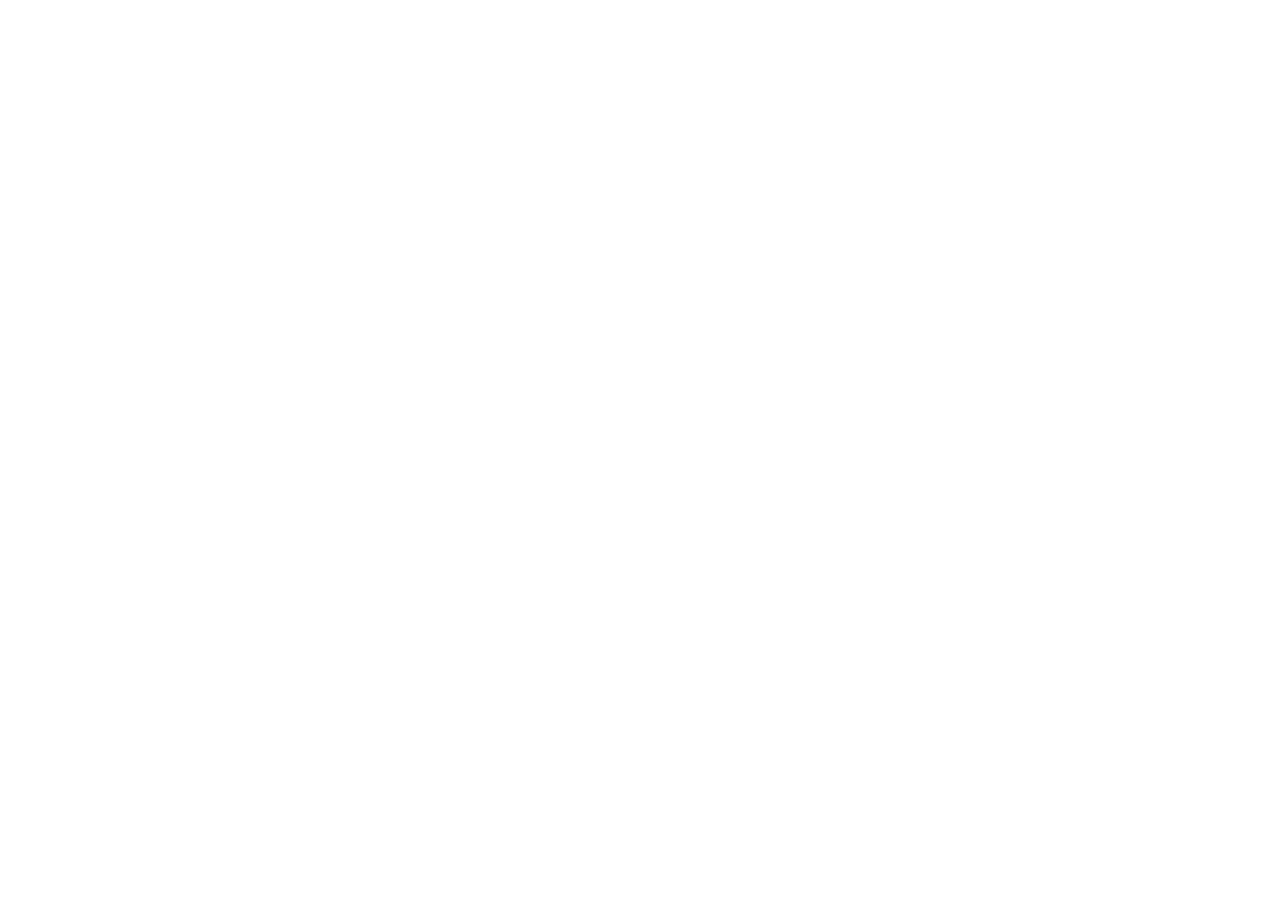
==== index.html @ bac640b5 "Create index.html" ====
<!doctype html>
<html>
<head>
<meta charset="UTF-8">
		<link href="css/icons/astros.ico" rel="icon" type="image/x-icon"/>
		<title>Superfan</title>
		<link rel="stylesheet" href="stylesheet.css">
	</head>
<body>
<div class="container">
	<div class="green">
		<div class="purple"></div>
		<div class="blue"></div>
	</div>
	<div class="yellow">
		<div class="button"></div>
	</div>
  </div>
	<div class="flex-container">
	<div class="comic1"></div>
	<div class="comic2"></div>
	<div class="comic3"></div>
	<div class="comic4"></div>
	<div class="comic5"></div>
	<div class="comic6"></div>
	<div class="comic7"></div>
	<div class="comic8"></div>
	</div>
</body>
</html>
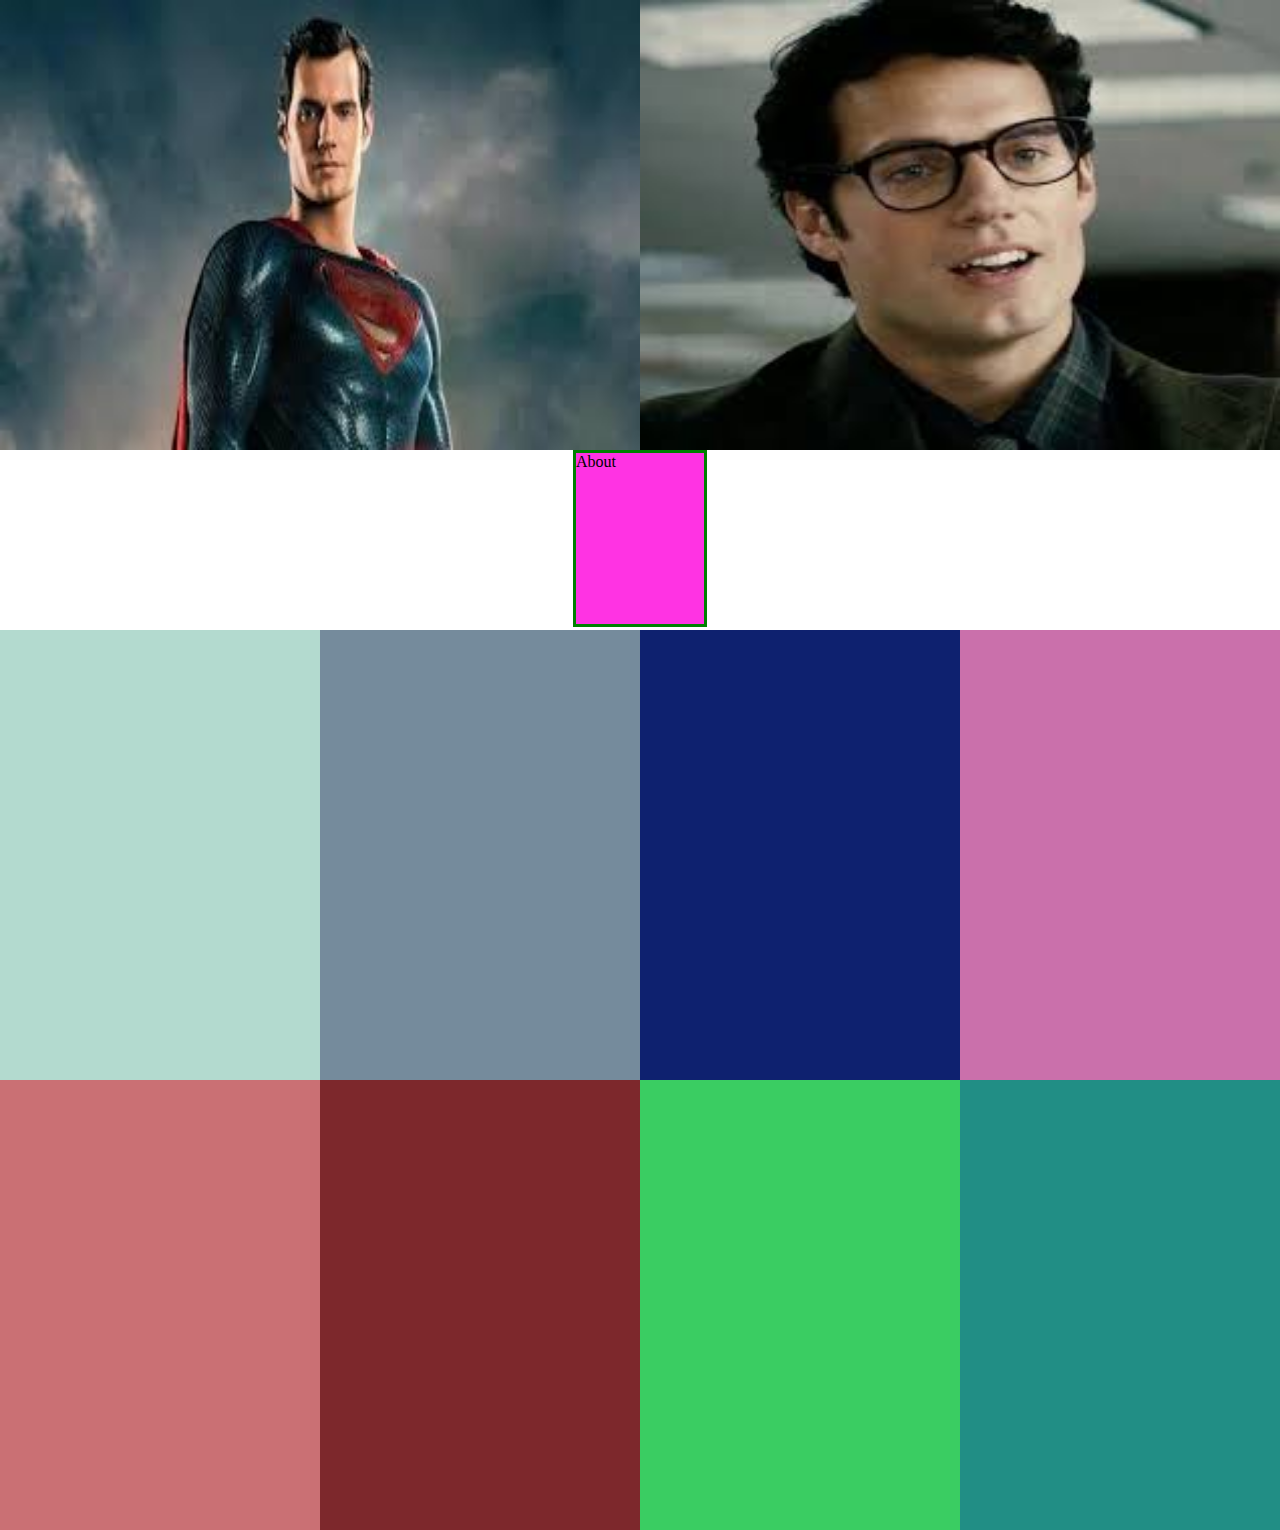
==== commit 021539b5: "Update index.html" ====
--- a/index.html
+++ b/index.html
@@ -13,7 +13,7 @@
 		<div class="blue"></div>
 	</div>
 	<div class="yellow">
-		<div class="button"></div>
+		<div class="button">About</div>
 	</div>
   </div>
 	<div class="flex-container">
--- a/stylesheet.css
+++ b/stylesheet.css
@@ -0,0 +1,124 @@
+body {
+	margin:0;
+	border:0;
+	padding:0;
+}
+.container {
+display: block;
+height: 70vh;
+width: 100vw;
+}
+.green {
+  display: flex;
+ 
+}
+.yellow {
+	display: flex;
+	height: calc(20.2vh - 4px);
+	width: 100vw;
+}
+.purple {
+background-image: url(superman.jpg);
+background-repeat: no-repeat;
+background-size: 100% 100%;
+display: flex;
+  height: 50vh;
+  width: 50vw;
+}
+.blue {
+ background-image: url(clarkent.jpg);
+background-repeat: no-repeat;
+background-size: 100% 100%;
+  display: flex;
+  height: 50vh;
+  width: 50vw;
+}
+.button {
+	background-color: #FF33E3;
+	height: 19vh;
+	width: 10vw;
+	margin: auto;
+  border: 3px solid green;
+}
+.flex-container {
+	display: flex;
+	flex-wrap: wrap;
+  height: 100vh;
+  width: 100vw;
+}
+.comic1 {
+	background-color: #B3DACF;
+	width: 25vw;
+  height: 50vh;
+  display: flex;
+	
+}
+.comic2 {
+background-color: #758B9C;
+	width: 25vw;
+    height: 50vh;
+  display: flex;
+}
+.comic3 {
+	background-color: #0E216F;
+	width: 25vw;
+    height: 50vh;
+  display: flex;
+}
+.comic4 {
+	background-color: #CA70AB;
+	width: 25vw;
+    height: 50vh;
+  display: flex;
+}
+.comic5 {
+	background-color: #CA7074;
+	width: 25vw;
+    height: 50vh;
+  display: flex;
+}
+.comic6 {
+	background-color: #7D282C;
+	width: 25vw;
+    height: 50vh;
+  display: flex;
+}
+.comic7 {
+	background-color: #3ACD62;
+	width: 25vw;
+    height: 50vh;
+  display: flex;
+}
+.comic8 {
+	background-color: #218E85;
+	width: 25vw;
+    height: 50vh;
+  display: flex;
+	
+}
+@media screen and (max-width: 700px) {
+  .comic1 {
+    width: 50vw;
+  }
+  .comic2 {
+    width: 50vw;
+  }
+  .comic3 {
+    width: 50vw;
+  }
+  .comic4 {
+    width: 50vw;
+  }
+  .comic5 {
+    width: 50vw;
+  }
+  .comic6 {
+    width: 50vw;
+  }
+  .comic7 {
+    width: 50vw;
+  }
+  .comic8 {
+    width: 50vw;
+  }
+}
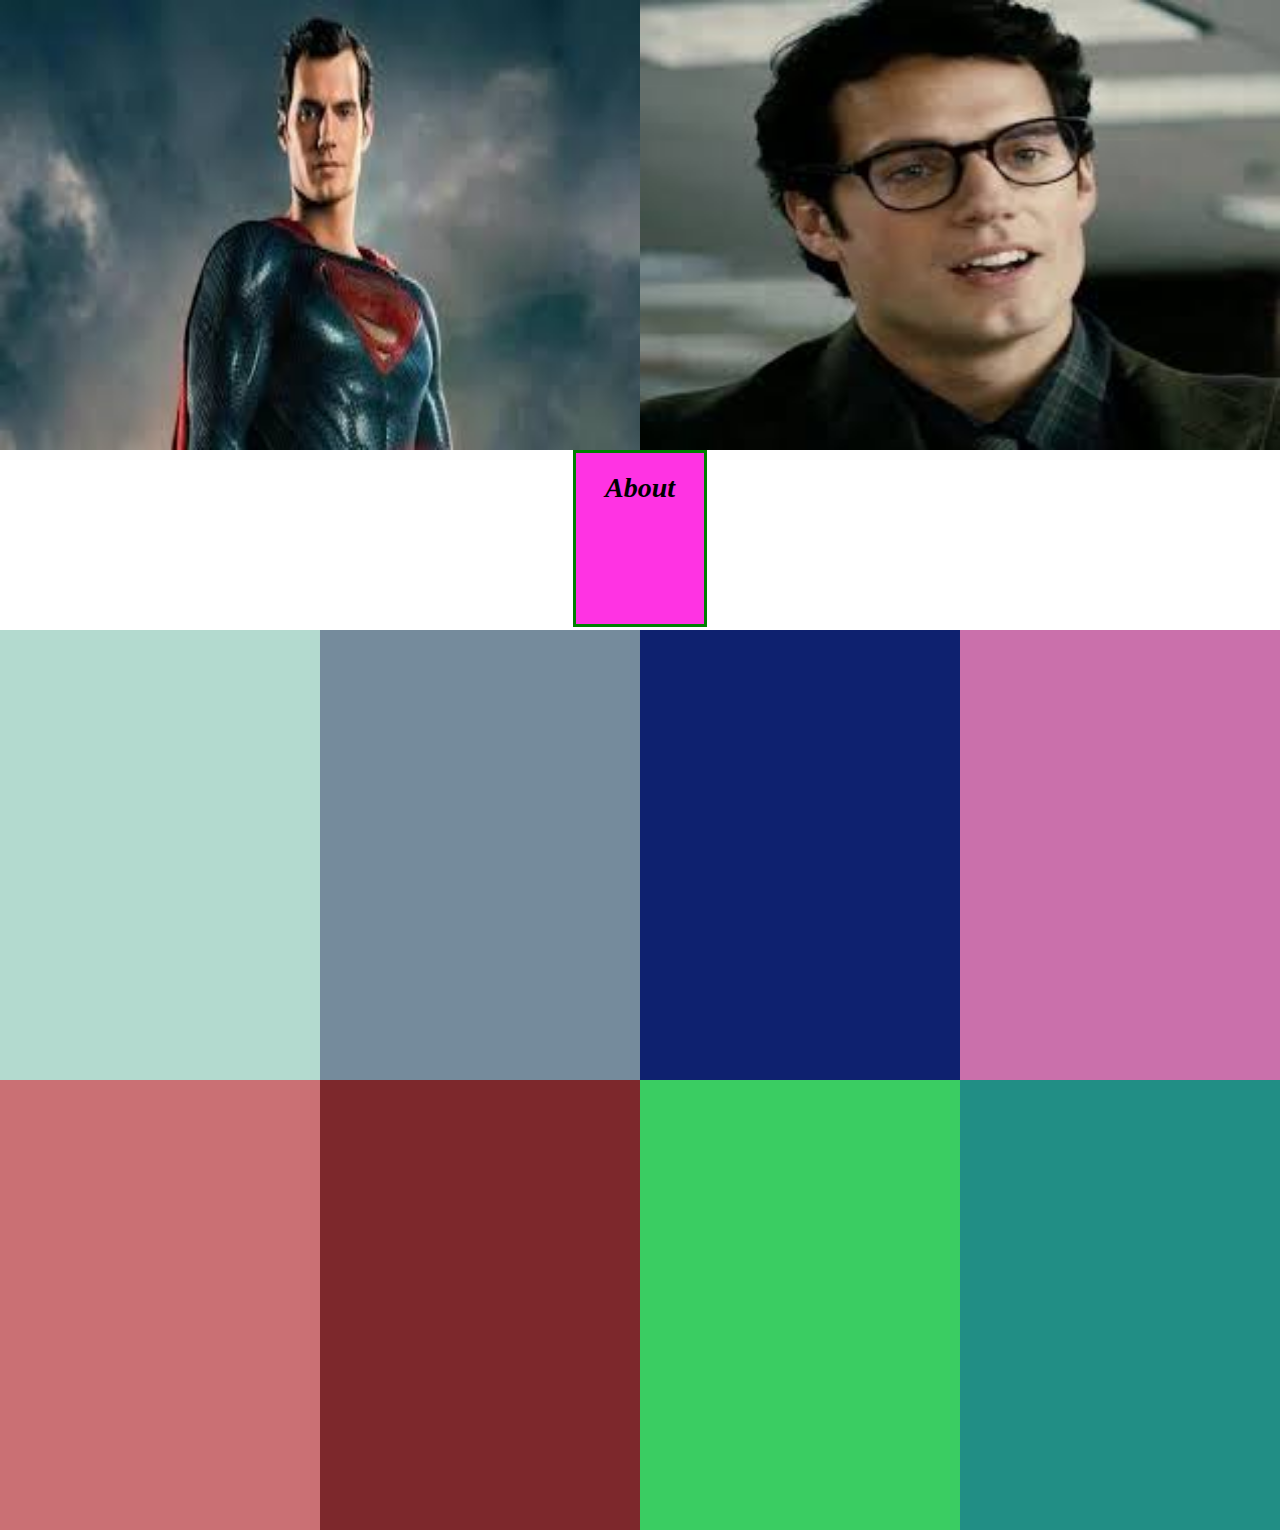
==== commit 34cfe80a: "Update index.html" ====
--- a/index.html
+++ b/index.html
@@ -13,7 +13,9 @@
 		<div class="blue"></div>
 	</div>
 	<div class="yellow">
-		<div class="button">About</div>
+		<div class="button">
+			<h1>About</h1>
+		</div>
 	</div>
   </div>
 	<div class="flex-container">
--- a/stylesheet.css
+++ b/stylesheet.css
@@ -39,6 +39,11 @@
 	width: 10vw;
 	margin: auto;
   border: 3px solid green;
+	text-align: center;
+}
+h1 {
+  font-style: italic;
+   font-size: 28px;
 }
 .flex-container {
 	display: flex;
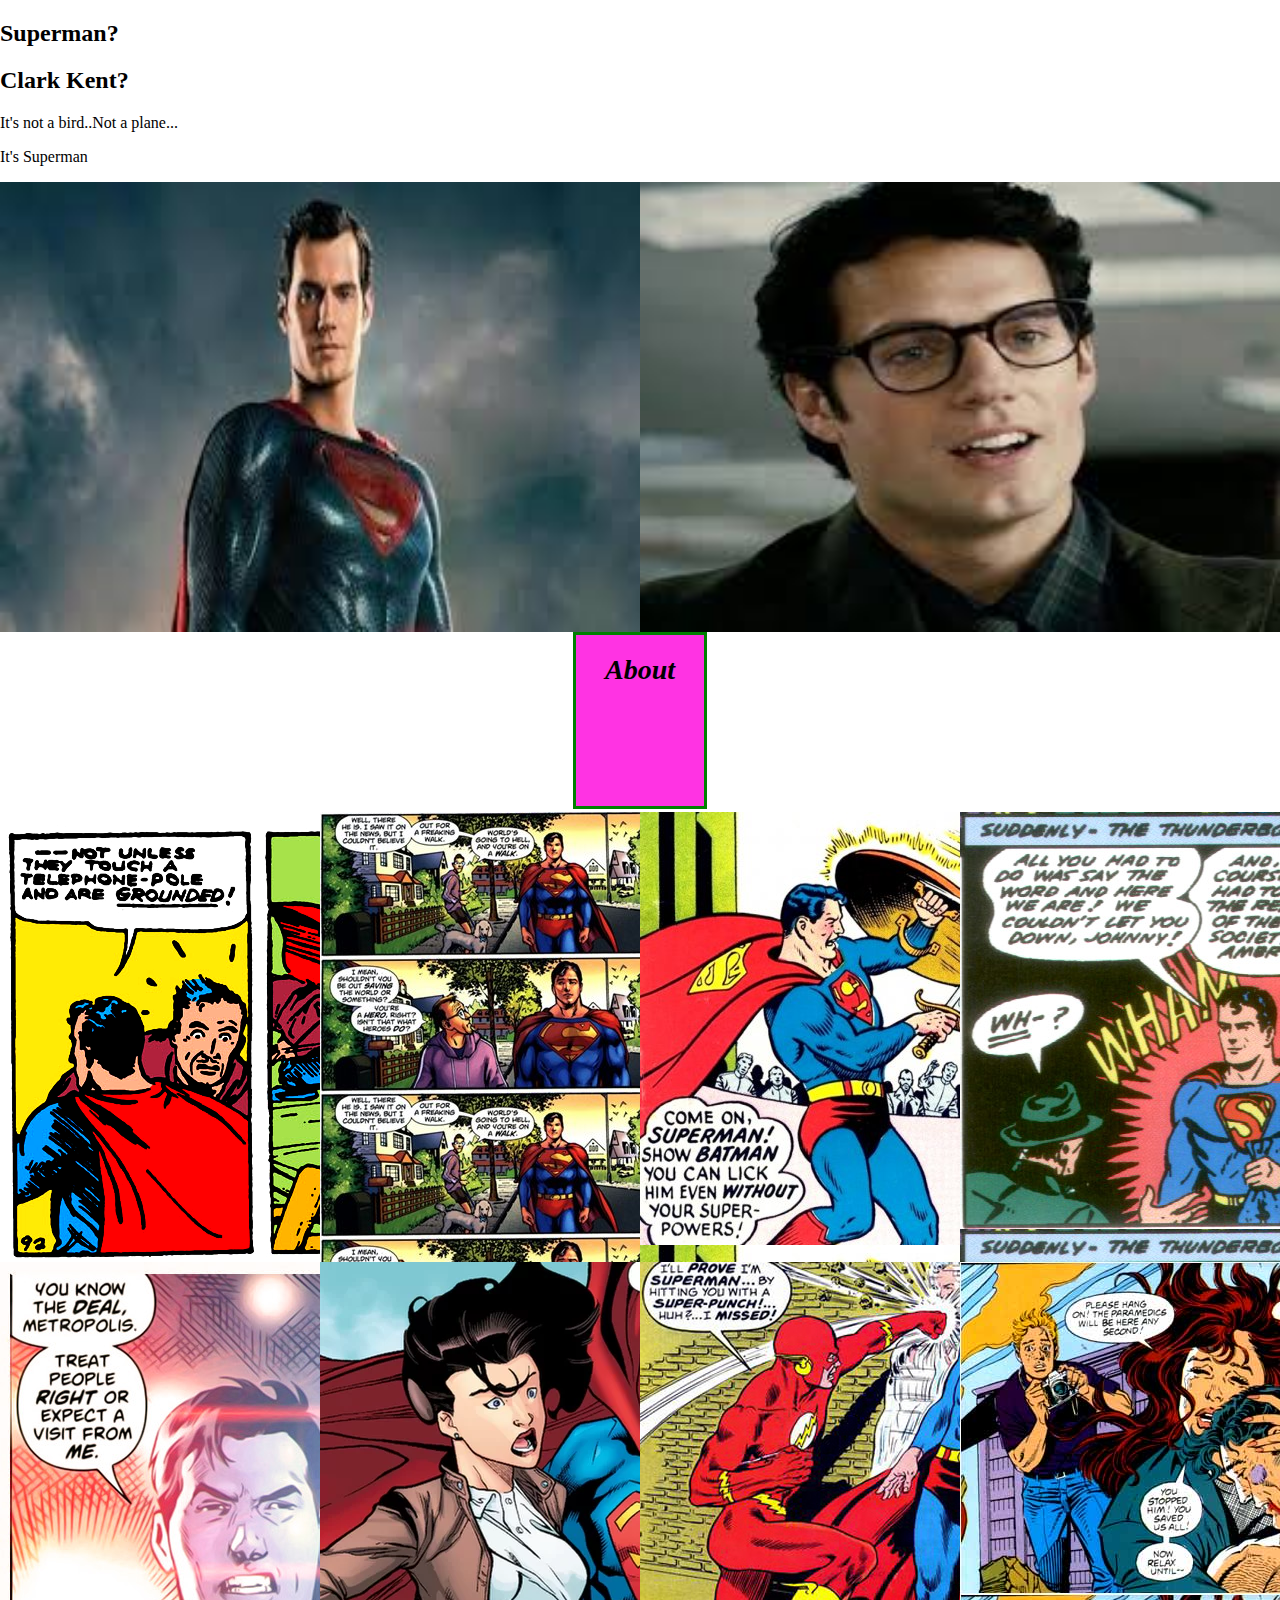
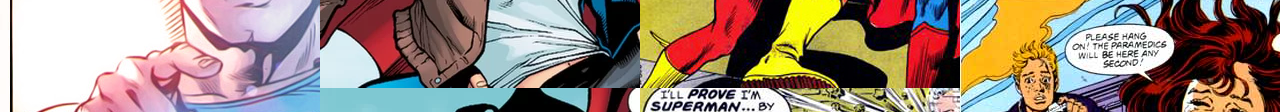
==== commit d24d0730: "Update index.html" ====
--- a/index.html
+++ b/index.html
@@ -7,6 +7,9 @@
 		<link rel="stylesheet" href="stylesheet.css">
 	</head>
 <body>
+	<h2>Superman?</h2><h2>Clark Kent?</h2>
+	<p>It's not a bird..Not a plane...</p>
+	<p>It's Superman</p>
 <div class="container">
 	<div class="green">
 		<div class="purple"></div>
--- a/stylesheet.css
+++ b/stylesheet.css
@@ -52,50 +52,50 @@
   width: 100vw;
 }
 .comic1 {
-	background-color: #B3DACF;
+	background-image: url(comic1.png);
 	width: 25vw;
   height: 50vh;
   display: flex;
 	
 }
 .comic2 {
-background-color: #758B9C;
+background-image: url(comic2.jpg);
 	width: 25vw;
     height: 50vh;
   display: flex;
 }
 .comic3 {
-	background-color: #0E216F;
+	background-image: url(comic3.jpg);
 	width: 25vw;
     height: 50vh;
   display: flex;
 }
 .comic4 {
-	background-color: #CA70AB;
+	background-image: url(comic4.JPG);
 	width: 25vw;
     height: 50vh;
   display: flex;
 }
 .comic5 {
-	background-color: #CA7074;
+	background-image: url(comic5.jpg);
 	width: 25vw;
     height: 50vh;
   display: flex;
 }
 .comic6 {
-	background-color: #7D282C;
+	background-image: url(comic6.jpg);
 	width: 25vw;
     height: 50vh;
   display: flex;
 }
 .comic7 {
-	background-color: #3ACD62;
+	background-image: url(comic7.jpg);
 	width: 25vw;
     height: 50vh;
   display: flex;
 }
 .comic8 {
-	background-color: #218E85;
+background-image: url(comic8.jpg);
 	width: 25vw;
     height: 50vh;
   display: flex;
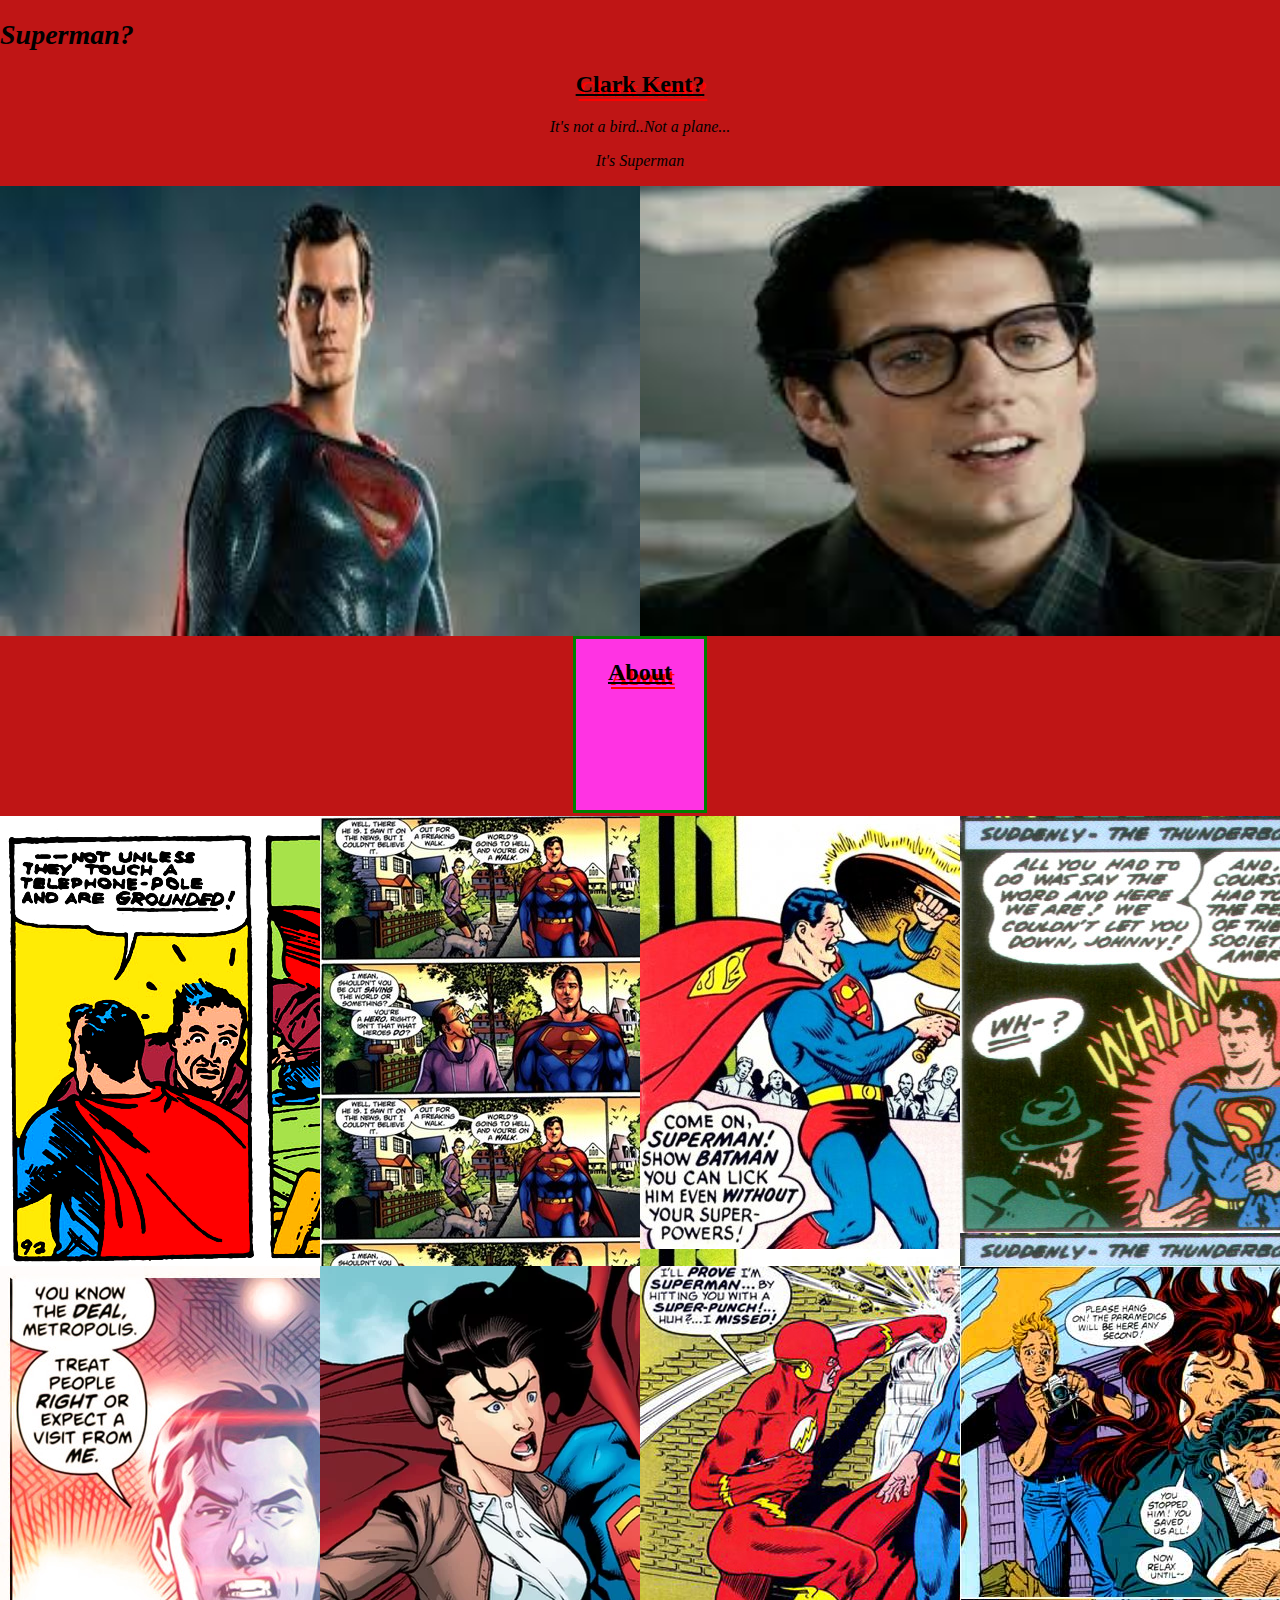
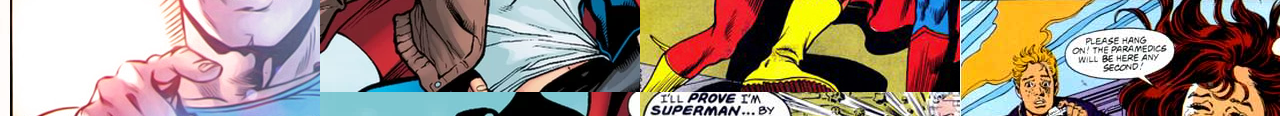
==== commit 0635b15d: "Update index.html" ====
--- a/index.html
+++ b/index.html
@@ -7,7 +7,7 @@
 		<link rel="stylesheet" href="stylesheet.css">
 	</head>
 <body>
-	<h2>Superman?</h2><h2>Clark Kent?</h2>
+	<h1>Superman?</h2><h2>Clark Kent?</h1>
 	<p>It's not a bird..Not a plane...</p>
 	<p>It's Superman</p>
 <div class="container">
@@ -17,7 +17,7 @@
 	</div>
 	<div class="yellow">
 		<div class="button">
-			<h1>About</h1>
+			<h2>About</h2>
 		</div>
 	</div>
   </div>
--- a/stylesheet.css
+++ b/stylesheet.css
@@ -1,4 +1,5 @@
 body {
+	background-color: #BF1515;
 	margin:0;
 	border:0;
 	padding:0;
@@ -44,6 +45,18 @@
 h1 {
   font-style: italic;
    font-size: 28px;
+}
+h2 {
+ text-decoration: underline;
+font-weight: bold;
+text-align: center;
+text-transform: capitalize;
+ text-shadow: 3px 5px red;
+	
+}
+p {
+text-align: center;
+font-style: italic;
 }
 .flex-container {
 	display: flex;
@@ -126,4 +139,8 @@
   .comic8 {
     width: 50vw;
   }
+.button {
+	width: 20vw;
+
 }
+}
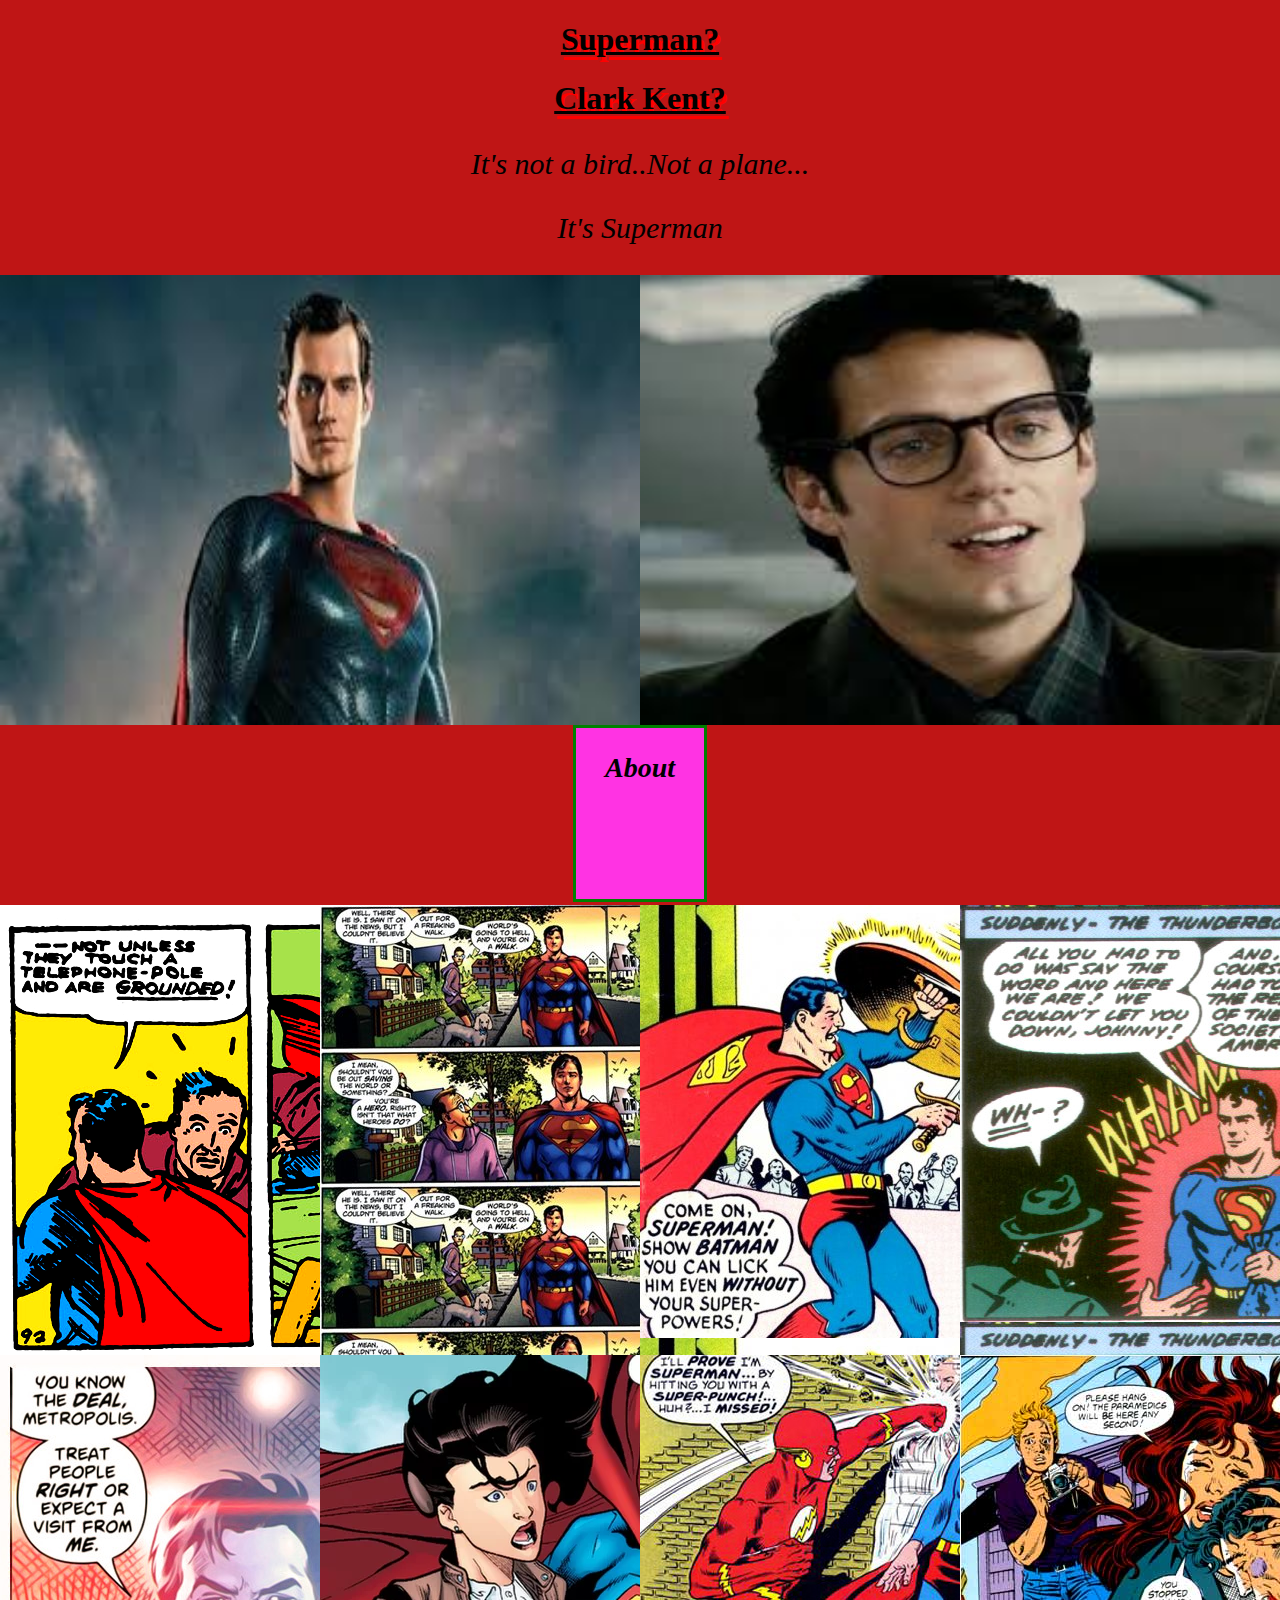
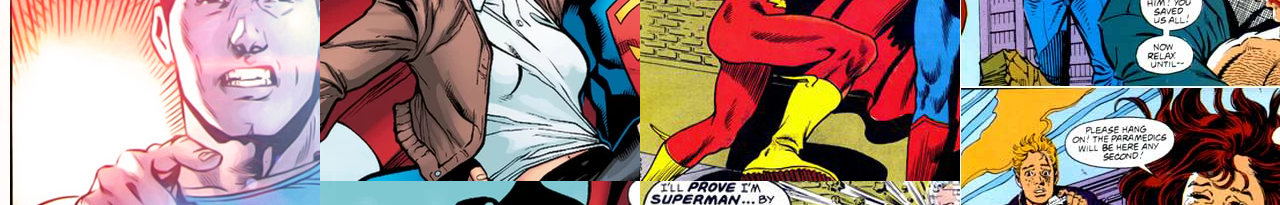
==== commit 48928b1a: "Update index.html" ====
--- a/index.html
+++ b/index.html
@@ -7,7 +7,7 @@
 		<link rel="stylesheet" href="stylesheet.css">
 	</head>
 <body>
-	<h1>Superman?</h2><h2>Clark Kent?</h1>
+	<h1>Superman?</h1><h1>Clark Kent?</h1>
 	<p>It's not a bird..Not a plane...</p>
 	<p>It's Superman</p>
 <div class="container">
--- a/stylesheet.css
+++ b/stylesheet.css
@@ -42,11 +42,11 @@
   border: 3px solid green;
 	text-align: center;
 }
-h1 {
+h2 {
   font-style: italic;
    font-size: 28px;
 }
-h2 {
+h1 {
  text-decoration: underline;
 font-weight: bold;
 text-align: center;
@@ -57,6 +57,7 @@
 p {
 text-align: center;
 font-style: italic;
+font-size: 30px;
 }
 .flex-container {
 	display: flex;
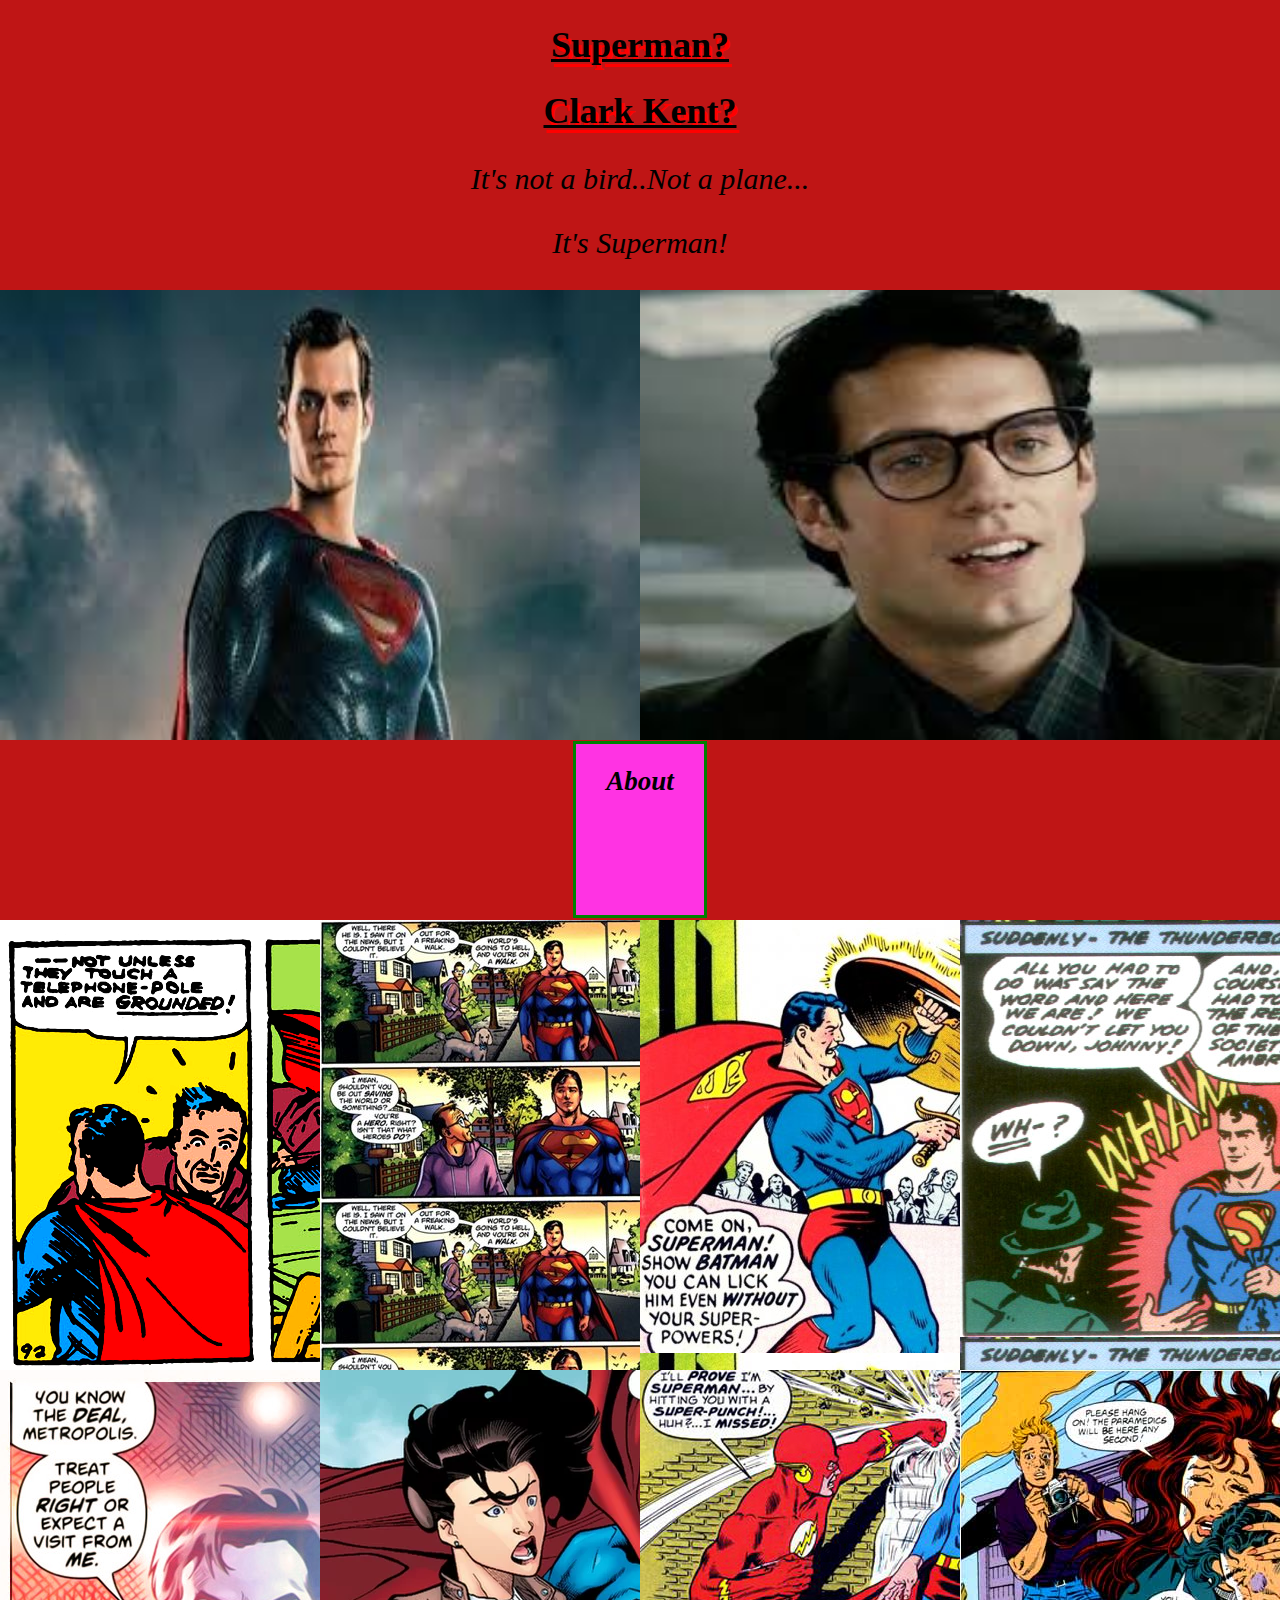
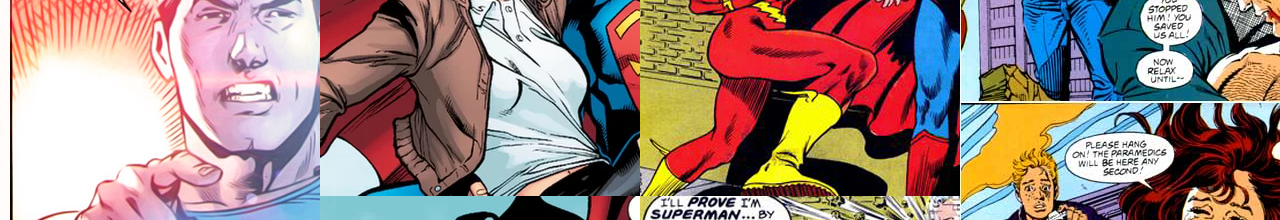
==== commit 4e2f4e89: "Update index.html" ====
--- a/index.html
+++ b/index.html
@@ -9,7 +9,7 @@
 <body>
 	<h1>Superman?</h1><h1>Clark Kent?</h1>
 	<p>It's not a bird..Not a plane...</p>
-	<p>It's Superman</p>
+	<p>It's Superman!</p>
 <div class="container">
 	<div class="green">
 		<div class="purple"></div>
--- a/stylesheet.css
+++ b/stylesheet.css
@@ -44,7 +44,7 @@
 }
 h2 {
   font-style: italic;
-   font-size: 28px;
+   font-size: 27px;
 }
 h1 {
  text-decoration: underline;
@@ -52,7 +52,7 @@
 text-align: center;
 text-transform: capitalize;
  text-shadow: 3px 5px red;
-	
+font-size: 36px;
 }
 p {
 text-align: center;
